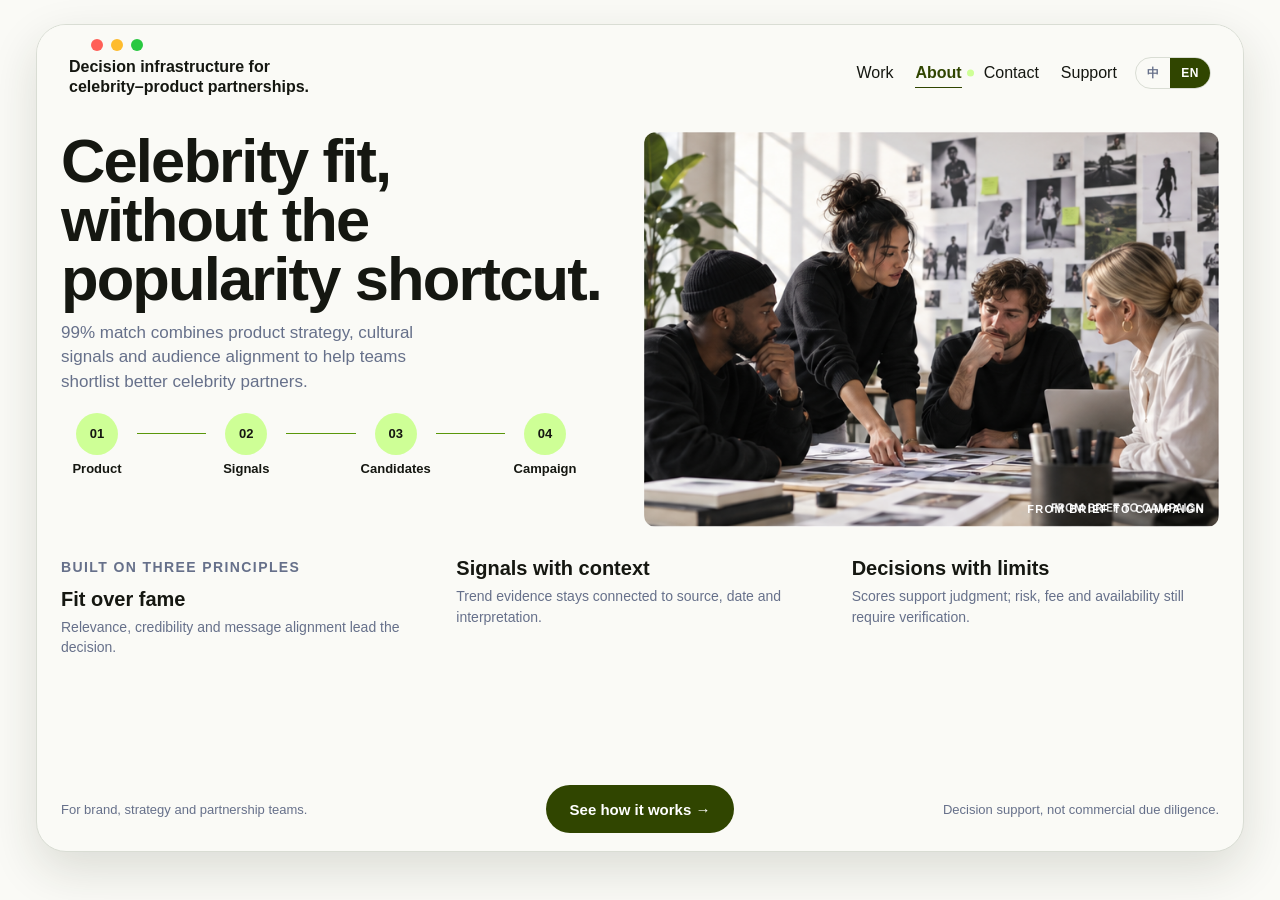
==== about.html @ eb06dcc6 "Publish the bilingual 99% match demo to GitHub Pages. Keep public routes working on github.io so the" ====
<!DOCTYPE html>
<html lang="en">
<head>
<meta charset="UTF-8">
<meta name="viewport" content="width=device-width, initial-scale=1.0">
<title>About · 99% match</title>
<script src="js/public-base.js"></script>
<link rel="stylesheet" href="css/tokens.css">
<link rel="stylesheet" href="css/shell.css">
<link rel="stylesheet" href="css/marketing.css">
</head>
<body data-page="about">
<div class="page">
  <div class="app-window" role="application" aria-label="99% match about">
    <header class="app-chrome marketing">
      <div class="traffic" aria-hidden="true">
        <span class="tl close"></span><span class="tl min"></span><span class="tl max"></span>
      </div>
      <div class="marketing-head">
        <p class="chrome-kicker" data-i18n="about.kicker">Decision infrastructure for celebrity–product partnerships.</p>
        <div class="mnav-row">
          <nav class="mnav" aria-label="Primary">
            <a href="work.html" data-nav="work" data-i18n="nav.work">Work</a>
            <a href="about.html" data-nav="about" data-i18n="nav.about">About</a>
            <a href="contact.html" data-nav="contact" data-i18n="nav.contact">Contact</a>
            <a href="support.html" data-nav="support" data-i18n="nav.support">Support</a>
          </nav>
          <div data-lang-switch></div>
        </div>
      </div>
    </header>
    <div class="market-body">
      <section class="about">
        <div class="about-hero">
          <div>
            <h1 data-i18n="about.h1">Celebrity fit, without the popularity shortcut.</h1>
            <p class="lede" data-i18n="about.lede">99% match combines product strategy, cultural signals and audience alignment to help teams shortlist better celebrity partners.</p>
            <div class="steps" aria-label="Four-step process">
              <div class="step"><b>01</b><span data-i18n="about.step.product">Product</span></div>
              <div class="step-line" aria-hidden="true"></div>
              <div class="step"><b>02</b><span data-i18n="about.step.signals">Signals</span></div>
              <div class="step-line" aria-hidden="true"></div>
              <div class="step"><b>03</b><span data-i18n="about.step.candidates">Candidates</span></div>
              <div class="step-line" aria-hidden="true"></div>
              <div class="step"><b>04</b><span data-i18n="about.step.campaign">Campaign</span></div>
            </div>
          </div>
          <figure class="about-photo">
            <img class="media-cover" src="assets/about/about-team-workshop.png" width="702" height="483" data-i18n-alt="about.alt" alt="Team reviewing campaign materials around a table">
            <figcaption data-i18n="about.caption">From brief to campaign</figcaption>
          </figure>
        </div>
        <div class="principles">
          <div>
            <p class="eyebrow" data-i18n="about.eyebrow">Built on three principles</p>
            <h2 data-i18n="about.p1.h">Fit over fame</h2>
            <p data-i18n="about.p1">Relevance, credibility and message alignment lead the decision.</p>
          </div>
          <div>
            <h2 data-i18n="about.p2.h">Signals with context</h2>
            <p data-i18n="about.p2">Trend evidence stays connected to source, date and interpretation.</p>
          </div>
          <div>
            <h2 data-i18n="about.p3.h">Decisions with limits</h2>
            <p data-i18n="about.p3">Scores support judgment; risk, fee and availability still require verification.</p>
          </div>
        </div>
        <div class="about-foot">
          <span data-i18n="about.for">For brand, strategy and partnership teams.</span>
          <a class="btn-primary" href="work.html" data-i18n="about.cta">See how it works →</a>
          <span class="right" data-i18n="about.disclaimer">Decision support, not commercial due diligence.</span>
        </div>
      </section>
    </div>
  </div>
</div>
<script src="js/i18n.js"></script>
<script src="js/nav.js"></script>
</body>
</html>
---- css/tokens.css ----
/* 99% match design tokens — spec §3. Do not add extra brand colors. */
:root {
  --olive-900: #304500;
  --olive-700: #476D00;
  --leaf-600: #5A970B;
  --lime-300: #CEFF96;
  --lime-100: #ECFFD7;
  --warm-white: #FAFAF6;
  --white: #FFFFFF;
  --ink: #151711;
  --slate: #66708A;
  --muted: #8C9387;
  --border: #D9DDD4;
  --track: #E6E9E3;
  --warning-bg: #FFF1CD;
  --warning: #B67713;
  --risk: #B84B4B;
  --traffic-close: #FF5F57;
  --traffic-min: #FEBC2E;
  --traffic-max: #28C840;

  --font: Helvetica, "Helvetica Neue", Arial, sans-serif;
  --window-width: 1464px;
  --window-height: 952px;
  --window-radius: 30px;
  --chrome-height: 40px;
  --sidebar-width: 268px;
  --rail-width: 452px;
  --drawer-width: 400px;
  --space-page: 36px;
  --shadow-window: 0 18px 48px rgba(35, 45, 20, 0.14);

  --btn-height: 48px;
  --field-height: 48px;
  --chip-height: 34px;
  --sidebar-row: 60px;
  --radius-btn: 12px;
  --radius-field: 9px;
  --radius-card: 16px;
  --radius-chip: 999px;
}

html, body {
  margin: 0;
  padding: 0;
  min-height: 100%;
}
---- css/shell.css ----
/* Shared macOS window shell + primitives. Visual source: cursor-handoff-assets. */

*, *::before, *::after { box-sizing: border-box; }

html, body {
  font-family: var(--font);
  background: var(--warm-white);
  color: var(--ink);
  min-width: 1180px;
}

body { min-height: 100vh; }

img {
  max-width: 100%;
  display: block;
}

.media-cover {
  width: 100%;
  height: 100%;
  object-fit: cover;
  object-position: center;
}

.media-contain {
  width: 100%;
  height: 100%;
  object-fit: contain;
  object-position: center;
}

:focus-visible {
  outline: 2px solid var(--olive-900);
  outline-offset: 2px;
}

.page {
  min-height: 100vh;
  display: flex;
  justify-content: center;
  align-items: flex-start;
  padding: var(--space-page);
  background: var(--warm-white);
}

.app-window {
  width: var(--window-width);
  height: var(--window-height);
  max-width: calc(100vw - 72px);
  max-height: calc(100vh - 72px);
  border-radius: var(--window-radius);
  background: var(--warm-white);
  box-shadow: var(--shadow-window);
  border: 1px solid var(--border);
  overflow: hidden;
  display: flex;
  flex-direction: column;
}

.app-chrome {
  height: var(--chrome-height);
  flex: 0 0 var(--chrome-height);
  display: grid;
  grid-template-columns: auto 1fr auto;
  align-items: center;
  padding: 0 18px 0 0;
  border-bottom: 1px solid var(--border);
  background: var(--white);
}

.chrome-left {
  display: flex;
  align-items: center;
  gap: 10px;
}

.traffic {
  display: flex;
  align-items: center;
  gap: 8px;
  padding-left: 22px;
}

.hist-nav {
  display: flex;
  align-items: center;
  gap: 2px;
}

.hist-btn {
  width: 32px;
  height: 32px;
  margin: 0;
  padding: 0;
  border: 0;
  border-radius: 8px;
  background: transparent;
  color: var(--ink);
  display: grid;
  place-items: center;
  cursor: pointer;
}

.hist-btn svg {
  width: 18px;
  height: 18px;
  fill: none;
  stroke: currentColor;
  stroke-width: 2.1;
  stroke-linecap: round;
  stroke-linejoin: round;
}

.hist-btn:hover:not(:disabled) {
  background: var(--track);
}

.hist-btn:disabled {
  opacity: 0.28;
  cursor: default;
}

.tl {
  width: 12px;
  height: 12px;
  border-radius: 50%;
  display: block;
}
.tl.close { background: var(--traffic-close); }
.tl.min { background: var(--traffic-min); }
.tl.max { background: var(--traffic-max); }

.chrome-brand {
  display: flex;
  align-items: baseline;
  gap: 12px;
  min-width: 0;
}

.wordmark {
  font-size: 18px;
  font-weight: 700;
  letter-spacing: -0.02em;
  color: var(--ink);
  white-space: nowrap;
}

a.wordmark {
  text-decoration: none;
}

.chrome-sub {
  font-size: 13px;
  color: var(--slate);
  white-space: nowrap;
  overflow: hidden;
  text-overflow: ellipsis;
}

.chrome-actions {
  display: flex;
  align-items: center;
  gap: 10px;
}

.lang-switch {
  display: inline-flex;
  height: 32px;
  border: 1px solid var(--border);
  border-radius: 999px;
  overflow: hidden;
  flex-shrink: 0;
}
.lang-switch button {
  margin: 0;
  border: 0;
  background: transparent;
  padding: 0 11px;
  font-family: inherit;
  font-size: 12px;
  font-weight: 700;
  letter-spacing: 0.04em;
  color: var(--slate);
  cursor: pointer;
}
.lang-switch button[aria-pressed="true"] {
  background: var(--olive-900);
  color: var(--white);
}
.app-body.campaign-mode .lang-switch,
.app-body.candidate-mode .lang-switch {
  border-color: rgba(255,255,255,.28);
}

.avatar,
.avatar-btn {
  width: 32px;
  height: 32px;
  border-radius: 50%;
  background: var(--track);
  color: var(--ink);
  font-size: 13px;
  font-weight: 600;
  display: grid;
  place-items: center;
  border: 0;
  padding: 0;
  font-family: inherit;
  cursor: pointer;
}

.mode-badge {
  height: 28px;
  padding: 0 10px;
  border-radius: 999px;
  background: var(--lime-300);
  color: var(--olive-900);
  font-size: 11px;
  font-weight: 700;
  letter-spacing: 0.06em;
  display: inline-flex;
  align-items: center;
  white-space: nowrap;
}

.mode-badge.live {
  background: var(--olive-900);
  color: var(--white);
}

.account-wrap {
  position: relative;
}

.account-menu {
  position: absolute;
  right: 0;
  top: calc(100% + 8px);
  min-width: 180px;
  background: var(--white);
  border: 1px solid var(--border);
  border-radius: 12px;
  box-shadow: var(--shadow-window);
  padding: 6px;
  z-index: 40;
  display: flex;
  flex-direction: column;
}

.account-menu[hidden] { display: none; }

.account-menu a,
.account-menu button {
  display: block;
  width: 100%;
  text-align: left;
  border: 0;
  background: transparent;
  padding: 10px 12px;
  border-radius: 8px;
  font: 500 13px var(--font);
  color: var(--ink);
  text-decoration: none;
  cursor: pointer;
}

.account-menu a:hover,
.account-menu button:hover {
  background: var(--lime-100);
}

.app-body {
  flex: 1;
  min-height: 0;
  display: grid;
  grid-template-columns: var(--sidebar-width) 1fr;
  position: relative;
}

.app-left {
  min-width: 0;
  min-height: 0;
  display: flex;
  flex-direction: column;
}

.workflow {
  background: var(--warm-white);
  border-right: 1px solid var(--border);
  display: flex;
  flex-direction: column;
  padding: 22px 14px 18px;
  flex: 1;
  min-height: 0;
}

.workflow.dark {
  background: var(--olive-900);
  border-right: 0;
  color: var(--white);
}

.workflow-label {
  font-size: 11px;
  font-weight: 600;
  letter-spacing: 0.12em;
  text-transform: uppercase;
  color: var(--muted);
  padding: 0 10px 12px;
}

.workflow.dark .workflow-label { color: rgba(255,255,255,.55); }

.workflow nav {
  display: flex;
  flex-direction: column;
  gap: 6px;
}

.workflow nav button {
  height: var(--sidebar-row);
  border: 0;
  border-radius: 12px;
  background: transparent;
  color: var(--ink);
  font-family: inherit;
  font-size: 16px;
  font-weight: 500;
  display: flex;
  align-items: center;
  gap: 12px;
  padding: 0 12px;
  cursor: pointer;
  text-align: left;
  width: 100%;
}

.workflow nav button:hover { background: var(--lime-100); }
.workflow nav button:disabled,
.workflow nav button.locked {
  opacity: 0.4;
}
.workflow nav button:disabled {
  cursor: not-allowed;
}
.workflow nav button:disabled:hover { background: transparent; }
.workflow nav button.locked { cursor: pointer; }

.app-body.candidate-mode {
  grid-template-columns: var(--rail-width) 1fr;
}
.app-body.candidate-mode .workflow { display: none; }
.app-body.candidate-mode .app-main-scroll { padding: 16px 22px 14px; }
.workflow nav button.on {
  background: var(--lime-300);
  color: var(--ink);
  font-weight: 600;
}

.workflow.dark nav button { color: rgba(255,255,255,.86); }
.workflow.dark nav button:hover { background: rgba(206,255,150,.12); }
.workflow.dark nav button.on {
  background: var(--lime-300);
  color: var(--ink);
}

.wf-ico {
  width: 22px;
  height: 22px;
  flex: 0 0 22px;
  stroke: currentColor;
  fill: none;
  stroke-width: 1.75;
}

.workflow-foot {
  margin-top: auto;
  display: flex;
  align-items: center;
  gap: 8px;
  padding: 12px 10px 0;
  font-size: 13px;
  color: var(--slate);
}

.status-dot {
  width: 8px;
  height: 8px;
  border-radius: 50%;
  background: var(--leaf-600);
  flex: 0 0 8px;
}
.status-dot.off { background: var(--warning); }

.app-main {
  min-width: 0;
  min-height: 0;
  display: flex;
  flex-direction: column;
  background: var(--white);
}

.app-main-scroll {
  flex: 1;
  min-height: 0;
  overflow: auto;
  padding: 28px 40px 36px;
}

.app-status {
  flex: 0 0 40px;
  border-top: 1px solid var(--border);
  display: flex;
  align-items: center;
  justify-content: space-between;
  gap: 12px;
  padding: 0 24px;
  font-size: 12px;
  color: var(--slate);
  background: var(--warm-white);
}

.app-status a {
  color: var(--olive-700);
  text-decoration: none;
  font-weight: 500;
}
.app-status a:hover { text-decoration: underline; }

.data-tab {
  position: absolute;
  right: 0;
  top: 50%;
  transform: translate(50%, -50%) rotate(-90deg);
  transform-origin: center;
  height: 36px;
  padding: 0 16px;
  border: 1px solid var(--border);
  border-bottom: 0;
  border-radius: 10px 10px 0 0;
  background: var(--white);
  color: var(--slate);
  font-family: inherit;
  font-size: 12px;
  font-weight: 600;
  letter-spacing: 0.04em;
  cursor: pointer;
  z-index: 8;
}
.data-tab:hover { background: var(--lime-100); color: var(--ink); }
.app-body.drawer-open .data-tab {
  right: var(--drawer-width);
  color: var(--ink);
  z-index: 10;
}

.data-scrim {
  position: absolute;
  inset: 0 0 0 var(--sidebar-width);
  background: rgba(21, 23, 17, 0.18);
  z-index: 6;
  border: 0;
}
.app-body.candidate-mode .data-scrim { left: var(--rail-width); }
.app-body.drawer-open .data-scrim { right: var(--drawer-width); }
.data-scrim[hidden] { display: none !important; }

.data-drawer {
  position: absolute;
  top: 0;
  right: 0;
  bottom: 0;
  width: var(--drawer-width);
  background: var(--white);
  z-index: 7;
  box-shadow: -12px 0 32px rgba(21, 23, 17, 0.12);
  display: flex;
  flex-direction: column;
  min-height: 0;
}
.data-drawer[hidden] { display: none !important; }
.data-drawer-head {
  display: flex;
  justify-content: space-between;
  align-items: flex-start;
  gap: 12px;
  padding: 22px 22px 12px;
}
.data-drawer-head h2 {
  margin: 0;
  font-size: 13px;
  font-weight: 700;
  letter-spacing: 0.08em;
  text-transform: uppercase;
}
.data-drawer-head .sub {
  margin: 4px 0 0;
  font-size: 13px;
  color: var(--slate);
}
.data-drawer-head .close {
  width: 28px;
  height: 28px;
  border: 0;
  background: transparent;
  color: var(--ink);
  font-size: 20px;
  line-height: 1;
  cursor: pointer;
  border-radius: 8px;
}
.data-drawer-head .close:hover { background: var(--track); }
.data-drawer-body {
  flex: 1;
  min-height: 0;
  overflow: auto;
  padding: 0 22px 12px;
}
.da-group { margin-bottom: 16px; }
.da-kicker {
  display: flex;
  align-items: center;
  gap: 8px;
  font-size: 11px;
  font-weight: 700;
  letter-spacing: 0.08em;
  text-transform: uppercase;
  margin-bottom: 6px;
}
.da-kicker i {
  width: 8px;
  height: 8px;
  border-radius: 50%;
  flex-shrink: 0;
}
.da-obs .da-kicker { color: var(--leaf-600); }
.da-obs .da-kicker i { background: var(--leaf-600); }
.da-calc .da-kicker { color: var(--olive-900); }
.da-calc .da-kicker i { background: var(--olive-900); }
.da-model .da-kicker { color: var(--warning); }
.da-model .da-kicker i { background: var(--warning); }
.da-na .da-kicker { color: var(--risk); }
.da-na .da-kicker i { background: var(--risk); }
.da-group b { display: block; font-size: 15px; letter-spacing: -0.02em; line-height: 1.25; }
.da-group p, .da-group li {
  margin: 0;
  font-size: 13px;
  line-height: 1.4;
  color: var(--ink);
}
.da-group .meta { margin-top: 4px; font-size: 12px; color: var(--slate); }
.da-group ul { margin: 0; padding: 0; list-style: none; }
.da-assume {
  margin-top: 6px;
  padding-top: 14px;
  border-top: 1px solid var(--border);
}
.da-assume .da-kicker { color: var(--ink); letter-spacing: 0.06em; }
.da-assume li {
  display: flex;
  gap: 8px;
  margin-bottom: 6px;
  font-size: 13px;
}
.da-assume .tick {
  color: var(--leaf-600);
  font-weight: 700;
  flex-shrink: 0;
}
.da-edit {
  margin: 8px 0 0;
  display: grid;
  gap: 8px;
}
.da-edit label {
  display: grid;
  gap: 4px;
  font-size: 12px;
  color: var(--slate);
  font-weight: 600;
}
.da-edit .field, .da-edit input.field { height: 36px; }
.da-age {
  display: flex;
  align-items: center;
  gap: 6px;
}
.da-age input { width: 72px; }
.da-link {
  background: none;
  border: 0;
  padding: 0;
  font: inherit;
  font-size: 13px;
  font-weight: 600;
  color: var(--olive-700);
  cursor: pointer;
  text-decoration: underline;
}
.da-banner {
  margin: 0 0 12px;
  padding: 8px 10px;
  border-radius: 10px;
  background: var(--warning-bg);
  color: var(--warning);
  font-size: 12px;
}
.da-method {
  margin-top: 10px;
  padding: 10px 12px;
  border-radius: 12px;
  background: var(--warm-white);
  font-size: 12px;
  line-height: 1.45;
  color: var(--slate);
}
.da-method p { margin: 0 0 8px; }
.da-method p:last-child { margin: 0; }
.data-drawer-foot {
  display: flex;
  gap: 8px;
  padding: 12px 22px 20px;
  border-top: 1px solid var(--border);
}
.data-drawer-foot .btn-secondary,
.data-drawer-foot .btn-primary {
  flex: 1;
  height: 40px;
  padding: 0 10px;
  font-size: 13px;
  border-radius: 999px;
}
.data-drawer-foot .btn-download {
  background: var(--lime-300);
  color: var(--ink);
  border: 0;
}
.data-drawer-foot .btn-download:hover { background: var(--lime-100); }

.btn-primary,
.btn-secondary {
  height: var(--btn-height);
  border-radius: var(--radius-btn);
  padding: 0 24px;
  font-family: inherit;
  font-size: 15px;
  font-weight: 600;
  cursor: pointer;
  border: 0;
}

.btn-primary {
  background: var(--olive-900);
  color: var(--white);
}
.btn-primary:hover { background: var(--olive-700); }
.btn-primary:disabled {
  opacity: 0.45;
  cursor: not-allowed;
}

.btn-secondary {
  height: 36px;
  padding: 0 16px;
  background: transparent;
  color: var(--ink);
  border: 1px solid var(--border);
}
.btn-secondary:hover { background: var(--lime-100); }

.field,
.field-area {
  width: 100%;
  border: 1px solid var(--border);
  border-radius: var(--radius-field);
  background: var(--white);
  color: var(--ink);
  font-family: inherit;
  font-size: 15px;
  padding: 0 14px;
}
.field { height: var(--field-height); }
.field-area { min-height: 84px; padding: 12px 14px; resize: vertical; }

.chip {
  height: var(--chip-height);
  display: inline-flex;
  align-items: center;
  padding: 0 12px;
  border-radius: var(--radius-chip);
  background: var(--lime-100);
  color: var(--ink);
  font-size: 13px;
  font-weight: 500;
}

.ui-card {
  background: var(--white);
  border: 1px solid var(--border);
  border-radius: var(--radius-card);
  padding: 20px;
}

.eyebrow {
  font-size: 12px;
  font-weight: 600;
  letter-spacing: 0.1em;
  text-transform: uppercase;
  color: var(--olive-700);
}

.shell-note {
  font-size: 13px;
  color: var(--slate);
  background: var(--lime-100);
  border: 1px solid var(--border);
  border-radius: 12px;
  padding: 10px 14px;
  margin: 0 0 18px;
}

@media (max-width: 1535px) {
  .page { padding: 24px; }
  .app-main-scroll { padding: 24px 32px 28px; }
}

.sys-banner {
  margin: 0 0 14px;
  padding: 10px 14px;
  border-radius: 12px;
  font-size: 13px;
  line-height: 1.4;
}
.sys-banner p { margin: 0; }
.sys-banner.loading { background: var(--lime-100); color: var(--olive-900); }
.sys-banner.stale { background: var(--warning-bg); color: var(--warning); }
.sys-banner.error { background: var(--warning-bg); color: var(--risk); }
.sys-banner .da-link { margin-top: 6px; display: inline-block; }
.sys-state {
  padding: 48px 16px;
  text-align: center;
  color: var(--slate);
}
.sys-state h2 {
  margin: 0 0 8px;
  color: var(--ink);
  font-size: 22px;
}
.sys-state-inline {
  margin: 0;
  padding: 16px 4px;
  color: var(--slate);
  font-size: 13px;
}

@media (prefers-reduced-motion: reduce) {
  html { scroll-behavior: auto; }
  *, *::before, *::after {
    animation-duration: 0.01ms !important;
    animation-iteration-count: 1 !important;
    transition-duration: 0.01ms !important;
  }
}
---- css/marketing.css ----
/* Marketing routes: Opening, About, Contact, Support. Do not reuse Work sidebar. */

.app-chrome.marketing {
  position: relative;
  height: auto;
  flex: 0 0 auto;
  display: block;
  padding: 0 32px 8px;
  border-bottom: none;
  background: var(--warm-white);
}

.app-chrome.marketing .traffic {
  height: 40px;
}

.marketing-head {
  display: flex;
  justify-content: space-between;
  align-items: flex-start;
  gap: 32px;
  margin-top: -8px;
  padding-bottom: 4px;
}

.chrome-kicker {
  margin: 0;
  font-size: 16px;
  line-height: 1.28;
  font-weight: 700;
  color: var(--ink);
  max-width: 280px;
}

body[data-page="opening"] .chrome-kicker {
  font-size: 18px;
  max-width: 520px;
  line-height: 1.28;
}

.mnav-row {
  display: flex;
  align-items: center;
  gap: 18px;
  flex-shrink: 0;
}

.mnav {
  display: flex;
  align-items: center;
  gap: 22px;
}

.mnav a {
  position: relative;
  font-size: 16px;
  font-weight: 500;
  color: var(--ink);
  text-decoration: none;
  padding: 4px 0;
}

.mnav a:hover { color: var(--olive-700); }

.mnav a[aria-current="page"] {
  font-weight: 600;
  color: var(--olive-900);
}

.mnav a[aria-current="page"]::after {
  content: "";
  position: absolute;
  left: 0;
  right: 0;
  bottom: -2px;
  height: 1.5px;
  background: var(--olive-900);
}

.mnav a[aria-current="page"]::before {
  content: "";
  position: absolute;
  width: 7px;
  height: 7px;
  border-radius: 50%;
  background: var(--lime-300);
  right: -12px;
  top: 50%;
  transform: translateY(-50%);
}

.market-body {
  flex: 1;
  min-height: 0;
  overflow: auto;
  display: flex;
  flex-direction: column;
}

a.wordmark {
  text-decoration: none;
  color: inherit;
}

/* —— Opening —— */
.opening {
  flex: 1;
  display: flex;
  flex-direction: column;
  padding: 8px 32px 28px;
}

.opening-mark {
  margin: 18px 0 22px;
  text-align: center;
  font-size: clamp(88px, 9.2vw, 138px);
  font-weight: 700;
  line-height: 0.9;
  letter-spacing: -0.045em;
  color: var(--ink);
}

.opening-row {
  flex: 1;
  min-height: 0;
  display: grid;
  grid-template-columns: 1fr 1fr 1fr;
  gap: 11px;
}

.opening-row figure {
  margin: 0;
  min-height: 0;
  height: 100%;
  border-radius: 9px;
  overflow: hidden;
  background: var(--track);
}

.opening-row img {
  width: 100%;
  height: 100%;
  object-fit: cover;
  object-position: center;
}

/* —— About —— */
.about {
  padding: 22px 36px 18px;
  display: flex;
  flex-direction: column;
  gap: 22px;
  min-height: 100%;
}

.about-hero {
  display: grid;
  grid-template-columns: minmax(0, 1fr) minmax(0, 1.05fr);
  gap: 36px;
  align-items: start;
}

.about h1 {
  margin: 0 0 12px;
  font-size: clamp(52px, 4.8vw, 68px);
  font-weight: 700;
  line-height: 0.96;
  letter-spacing: -0.03em;
}

.about .lede {
  margin: 0;
  font-size: 17px;
  line-height: 1.45;
  color: var(--slate);
  max-width: 42ch;
}

.about-photo {
  position: relative;
  margin: 0;
  border-radius: 12px;
  overflow: hidden;
  aspect-ratio: 702 / 483;
  background: var(--track);
}

.about-photo img {
  width: 100%;
  height: 100%;
  object-fit: cover;
  object-position: center;
}

.about-photo figcaption {
  position: absolute;
  right: 14px;
  bottom: 12px;
  font-size: 11px;
  font-weight: 600;
  letter-spacing: 0.12em;
  text-transform: uppercase;
  color: #fff;
}

.steps {
  display: flex;
  align-items: center;
  gap: 0;
  max-width: 520px;
  margin-top: 18px;
}

.step {
  display: flex;
  flex-direction: column;
  align-items: center;
  gap: 6px;
  min-width: 72px;
}

.step b {
  width: 42px;
  height: 42px;
  border-radius: 50%;
  background: var(--lime-300);
  color: var(--ink);
  display: grid;
  place-items: center;
  font-size: 13px;
  font-weight: 700;
}

.step span {
  font-size: 13px;
  font-weight: 600;
}

.step-line {
  flex: 1;
  height: 1px;
  background: var(--leaf-600);
  margin: 0 4px 22px;
  min-width: 28px;
}

.principles {
  display: grid;
  grid-template-columns: 1fr 1fr 1fr;
  gap: 28px;
  padding-top: 8px;
}

.principles .eyebrow { margin: 0 0 10px; }

.principles h2 {
  margin: 0 0 6px;
  font-size: 20px;
  font-weight: 700;
}

.principles p {
  margin: 0;
  font-size: 14px;
  line-height: 1.45;
  color: var(--slate);
}

.about-foot {
  margin-top: auto;
  display: grid;
  grid-template-columns: 1fr auto 1fr;
  align-items: center;
  gap: 16px;
  padding-top: 8px;
  font-size: 13px;
  color: var(--slate);
}

.about-foot .btn-primary { text-decoration: none; display: inline-flex; align-items: center; }
.about-foot .right { text-align: right; }

/* —— Contact —— */
.contact {
  display: grid;
  grid-template-columns: 0.92fr 1.08fr;
  flex: 1;
  min-height: 0;
}

.contact-left {
  padding: 28px 36px 24px;
  border-right: 1px solid var(--border);
  display: flex;
  flex-direction: column;
}

.contact-left h1 {
  margin: 0 0 12px;
  font-size: clamp(48px, 4.4vw, 64px);
  font-weight: 700;
  line-height: 0.98;
  letter-spacing: -0.03em;
}

.contact-left .lede {
  margin: 0 0 22px;
  font-size: 17px;
  line-height: 1.45;
  color: var(--slate);
  max-width: 34ch;
}

.demo-block {
  border-top: 1px solid var(--border);
  border-bottom: 1px solid var(--border);
  padding: 16px 0;
  margin-top: auto;
}

.demo-block a {
  color: var(--ink);
  font-weight: 700;
  font-size: 20px;
  text-decoration: none;
}

.contact-topics {
  margin: 16px 0 0;
  font-size: 13px;
  color: var(--slate);
}

.contact-right {
  padding: 24px 36px 20px;
}

.form-row {
  display: grid;
  grid-template-columns: 1fr 1fr;
  gap: 12px;
  margin-bottom: 12px;
}

.form-row.one { grid-template-columns: 1fr; }

.form-field label,
.form-field > span {
  display: block;
  font-size: 13px;
  font-weight: 500;
  margin-bottom: 6px;
}

.stage-pills {
  display: flex;
  gap: 8px;
  flex-wrap: wrap;
}

.stage-pills label {
  margin: 0;
  height: 40px;
  padding: 0 16px;
  border: 1px solid var(--border);
  border-radius: 999px;
  display: inline-flex;
  align-items: center;
  cursor: pointer;
  font-size: 14px;
  font-weight: 500;
}

.stage-pills input { position: absolute; opacity: 0; pointer-events: none; }
.stage-pills label:has(input:checked) {
  background: var(--lime-300);
  border-color: var(--lime-300);
}

.consent {
  display: flex;
  gap: 8px;
  align-items: flex-start;
  font-size: 13px;
  color: var(--slate);
  margin: 14px 0 16px;
}

.form-actions {
  display: flex;
  align-items: center;
  gap: 16px;
}

.form-note { font-size: 12px; color: var(--muted); }

.form-success {
  display: none;
  margin-top: 12px;
  padding: 12px 14px;
  background: var(--lime-100);
  border-radius: 10px;
  font-size: 14px;
}

.form-success.show { display: block; }

.form-error {
  display: none;
  margin-top: 8px;
  color: var(--risk);
  font-size: 13px;
}
.form-error.show { display: block; }

.contact-banner {
  background: var(--lime-300);
  padding: 12px 36px;
  font-size: 14px;
  font-weight: 500;
}

/* —— Support —— */
.support {
  padding: 18px 32px 22px;
  display: flex;
  flex-direction: column;
  gap: 16px;
}

.support-hero {
  display: grid;
  grid-template-columns: 1fr 1fr;
  gap: 28px;
  align-items: end;
}

.support h1 {
  margin: 0 0 8px;
  font-size: clamp(48px, 4.6vw, 64px);
  font-weight: 700;
  line-height: 0.96;
  letter-spacing: -0.03em;
}

.support .lede {
  margin: 0 0 14px;
  color: var(--slate);
  font-size: 16px;
}

.search-bar {
  display: flex;
  gap: 8px;
  align-items: center;
}

.search-bar .field {
  flex: 1;
  border-radius: 999px;
}

.about-foot .btn-primary,
.contact .btn-primary,
.support .btn-primary,
.search-bar .btn-primary {
  border-radius: 999px;
}

.support-hero-img {
  margin: 0;
  aspect-ratio: 16 / 7.5;
  border-radius: 12px;
  overflow: hidden;
  background: var(--track);
}

.support-hero-img img {
  width: 100%;
  height: 100%;
  object-fit: cover;
  object-position: center;
}

.help-grid {
  display: grid;
  grid-template-columns: repeat(4, 1fr);
  gap: 10px;
}

.help-card {
  display: block;
  text-decoration: none;
  color: inherit;
  border: 1px solid var(--border);
  border-radius: 14px;
  padding: 14px 14px 16px;
  background: var(--white);
  min-height: 118px;
}

.help-card:hover { border-color: var(--olive-700); }

.help-ico {
  width: 36px;
  height: 36px;
  border-radius: 50%;
  background: var(--lime-300);
  display: grid;
  place-items: center;
  margin-bottom: 10px;
}

.help-ico svg {
  width: 18px;
  height: 18px;
  stroke: var(--olive-900);
  fill: none;
  stroke-width: 1.75;
}

.help-card h2 {
  margin: 0 0 4px;
  font-size: 15px;
  display: flex;
  justify-content: space-between;
  align-items: center;
}

.help-card p {
  margin: 0;
  font-size: 13px;
  color: var(--slate);
  line-height: 1.4;
}

.support-split {
  display: grid;
  grid-template-columns: 1.2fr 0.8fr;
  gap: 28px;
  align-items: start;
}

.faq details {
  border-bottom: 1px solid var(--border);
}

.faq summary {
  list-style: none;
  cursor: pointer;
  padding: 12px 0;
  font-weight: 600;
  font-size: 15px;
  display: flex;
  justify-content: space-between;
  align-items: center;
}

.faq summary::-webkit-details-marker { display: none; }
.faq summary::after { content: "▾"; font-weight: 400; color: var(--muted); }
.faq details[open] summary::after { content: "▴"; }

.faq details[open] {
  background: var(--lime-100);
  margin: 0 -12px;
  padding: 0 12px;
  border-radius: 10px;
  border-bottom: 0;
}

.faq p {
  margin: 0 0 12px;
  font-size: 14px;
  color: var(--slate);
  line-height: 1.45;
}

.stuck h2 {
  margin: 0 0 10px;
  font-size: 12px;
  letter-spacing: 0.1em;
  text-transform: uppercase;
  color: var(--olive-700);
}

.stuck .btn-primary { width: 100%; margin-top: 8px; }
.stuck .form-note { margin-top: 10px; color: var(--olive-700); }

@media (max-width: 1535px) {
  .opening { padding-left: 24px; padding-right: 24px; }
  .about, .contact-left, .contact-right, .support { padding-left: 24px; padding-right: 24px; }
}
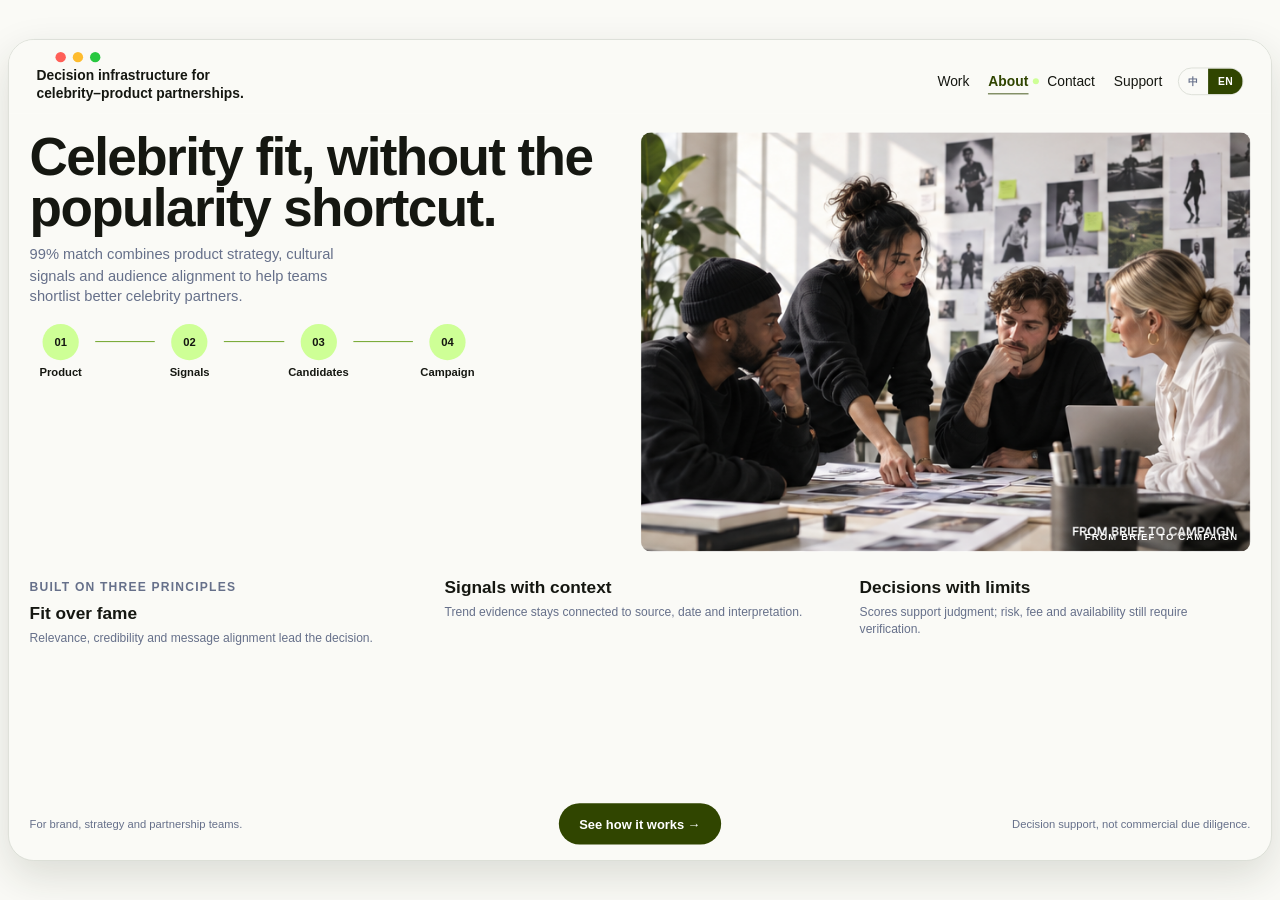
==== commit 174d5d51: "Scale the public site to fit small PPT and WPS windows. The 1464px shell was clipping the opening pa" ====
--- a/about.html
+++ b/about.html
@@ -4,10 +4,10 @@
 <meta charset="UTF-8">
 <meta name="viewport" content="width=device-width, initial-scale=1.0">
 <title>About · 99% match</title>
-<script src="js/public-base.js"></script>
-<link rel="stylesheet" href="css/tokens.css">
-<link rel="stylesheet" href="css/shell.css">
-<link rel="stylesheet" href="css/marketing.css">
+<script src="js/public-base.js?v=fit1"></script>
+<link rel="stylesheet" href="css/tokens.css?v=fit1">
+<link rel="stylesheet" href="css/shell.css?v=fit1">
+<link rel="stylesheet" href="css/marketing.css?v=fit1">
 </head>
 <body data-page="about">
 <div class="page">
@@ -20,7 +20,7 @@
         <p class="chrome-kicker" data-i18n="about.kicker">Decision infrastructure for celebrity–product partnerships.</p>
         <div class="mnav-row">
           <nav class="mnav" aria-label="Primary">
-            <a href="work.html" data-nav="work" data-i18n="nav.work">Work</a>
+            <a href="work.html?open=1" data-nav="work" data-i18n="nav.work">Work</a>
             <a href="about.html" data-nav="about" data-i18n="nav.about">About</a>
             <a href="contact.html" data-nav="contact" data-i18n="nav.contact">Contact</a>
             <a href="support.html" data-nav="support" data-i18n="nav.support">Support</a>
@@ -67,7 +67,7 @@
         </div>
         <div class="about-foot">
           <span data-i18n="about.for">For brand, strategy and partnership teams.</span>
-          <a class="btn-primary" href="work.html" data-i18n="about.cta">See how it works →</a>
+          <a class="btn-primary" href="work.html?open=1" data-i18n="about.cta">See how it works →</a>
           <span class="right" data-i18n="about.disclaimer">Decision support, not commercial due diligence.</span>
         </div>
       </section>
--- a/css/tokens.css
+++ b/css/tokens.css
@@ -29,6 +29,7 @@
   --drawer-width: 400px;
   --space-page: 36px;
   --shadow-window: 0 18px 48px rgba(35, 45, 20, 0.14);
+  --app-fit: min(1, (100vw - 16px) / 1464, (100vh - 16px) / 952);
 
   --btn-height: 48px;
   --field-height: 48px;
--- a/css/shell.css
+++ b/css/shell.css
@@ -6,10 +6,13 @@
   font-family: var(--font);
   background: var(--warm-white);
   color: var(--ink);
-  min-width: 1180px;
-}
-
-body { min-height: 100vh; }
+  min-width: 0;
+  width: 100%;
+  height: 100%;
+  overflow: hidden;
+}
+
+body { min-height: 100%; }
 
 img {
   max-width: 100%;
@@ -36,19 +39,22 @@
 }
 
 .page {
-  min-height: 100vh;
+  min-height: 100%;
+  height: 100%;
   display: flex;
   justify-content: center;
-  align-items: flex-start;
-  padding: var(--space-page);
+  align-items: center;
+  padding: 0;
+  overflow: hidden;
   background: var(--warm-white);
 }
 
 .app-window {
   width: var(--window-width);
   height: var(--window-height);
-  max-width: calc(100vw - 72px);
-  max-height: calc(100vh - 72px);
+  max-width: none;
+  max-height: none;
+  flex-shrink: 0;
   border-radius: var(--window-radius);
   background: var(--warm-white);
   box-shadow: var(--shadow-window);
@@ -56,6 +62,10 @@
   overflow: hidden;
   display: flex;
   flex-direction: column;
+  transform: scale(var(--app-fit));
+  transform-origin: center center;
+  margin: calc((var(--window-height) * var(--app-fit) - var(--window-height)) / 2)
+    calc((var(--window-width) * var(--app-fit) - var(--window-width)) / 2);
 }
 
 .app-chrome {
@@ -646,8 +656,26 @@
   font-family: inherit;
   font-size: 15px;
   font-weight: 600;
-  cursor: pointer;
-  border: 0;
+  line-height: 1;
+  cursor: pointer;
+  border: 0;
+}
+
+a.btn-primary,
+a.btn-secondary {
+  display: inline-flex;
+  align-items: center;
+  justify-content: center;
+  text-align: center;
+  text-decoration: none;
+  white-space: nowrap;
+  box-sizing: border-box;
+}
+a.btn-primary:hover,
+a.btn-secondary:hover,
+a.btn-primary:focus,
+a.btn-secondary:focus {
+  text-decoration: none;
 }
 
 .btn-primary {
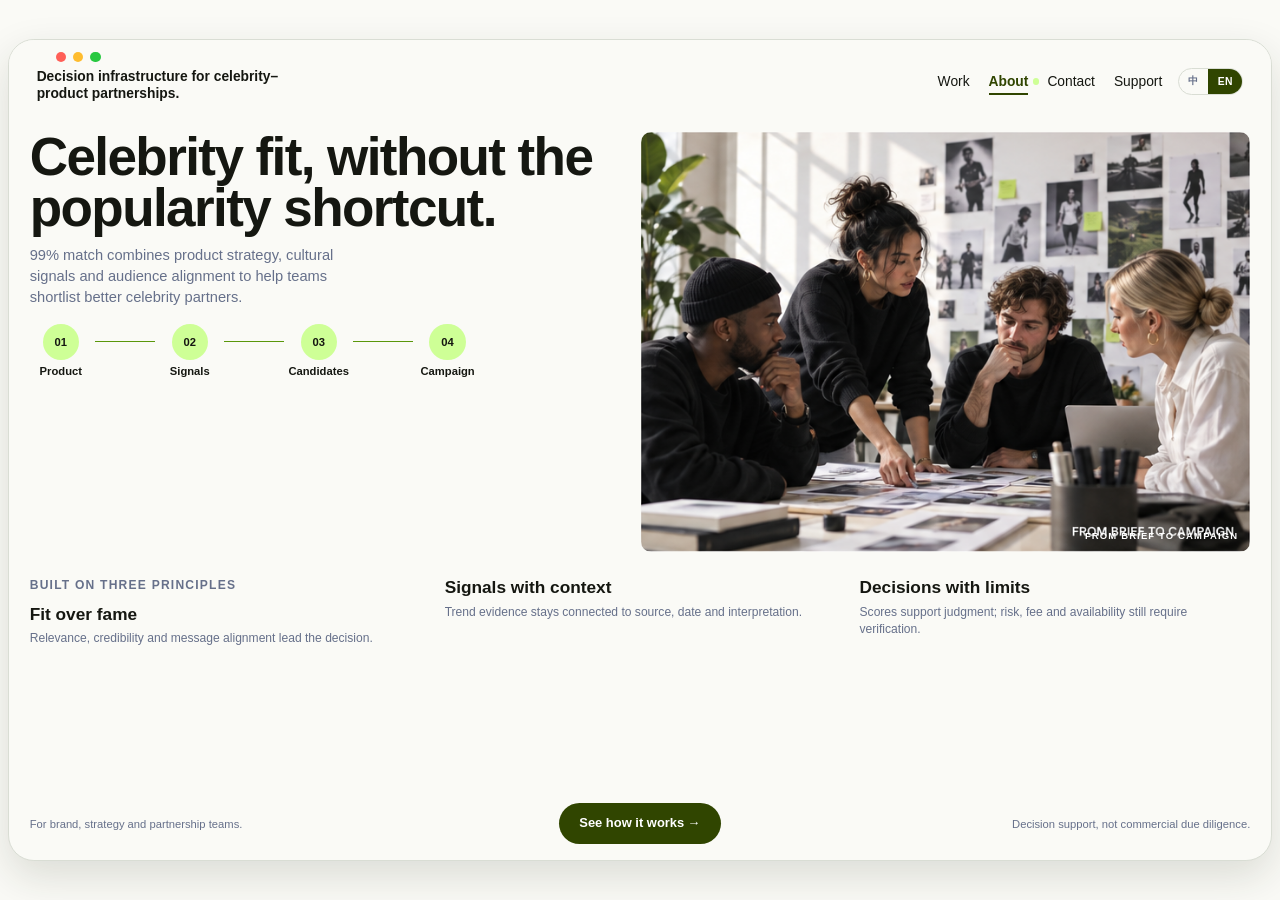
==== commit 86d2e7b7: "Make product-kind chips clickable from PPT/WPS windows. Replace transform scaling (which misses clic" ====
--- a/about.html
+++ b/about.html
@@ -4,10 +4,10 @@
 <meta charset="UTF-8">
 <meta name="viewport" content="width=device-width, initial-scale=1.0">
 <title>About · 99% match</title>
-<script src="js/public-base.js?v=fit1"></script>
-<link rel="stylesheet" href="css/tokens.css?v=fit1">
-<link rel="stylesheet" href="css/shell.css?v=fit1">
-<link rel="stylesheet" href="css/marketing.css?v=fit1">
+<script src="js/public-base.js?v=kind1"></script>
+<link rel="stylesheet" href="css/tokens.css?v=kind1">
+<link rel="stylesheet" href="css/shell.css?v=kind1">
+<link rel="stylesheet" href="css/marketing.css?v=kind1">
 </head>
 <body data-page="about">
 <div class="page">
--- a/css/shell.css
+++ b/css/shell.css
@@ -62,10 +62,8 @@
   overflow: hidden;
   display: flex;
   flex-direction: column;
-  transform: scale(var(--app-fit));
-  transform-origin: center center;
-  margin: calc((var(--window-height) * var(--app-fit) - var(--window-height)) / 2)
-    calc((var(--window-width) * var(--app-fit) - var(--window-width)) / 2);
+  zoom: var(--app-fit);
+  margin: 0;
 }
 
 .app-chrome {
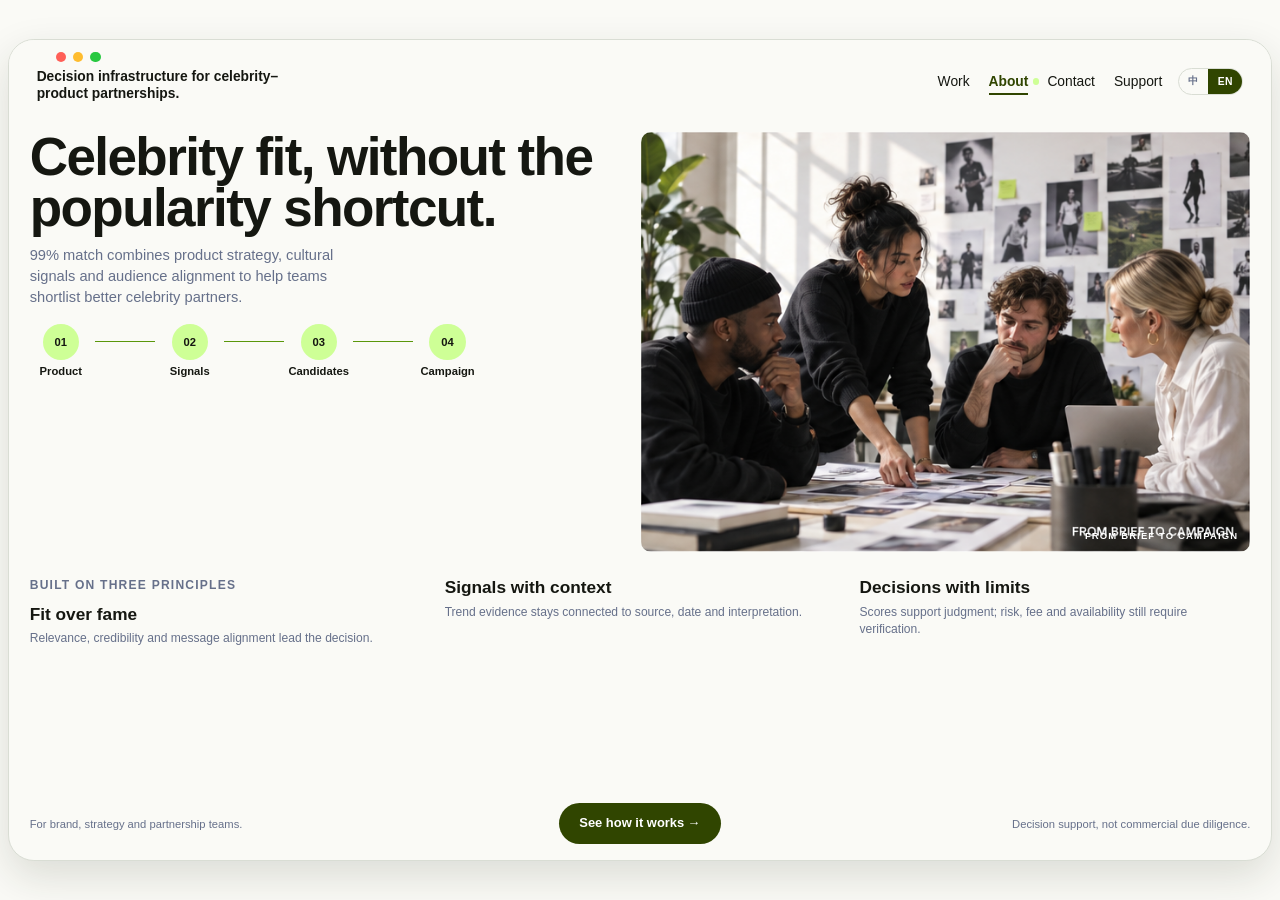
==== commit ebd3c0d4: "Tighten contact URL lockup and fill candidate rails. Stack the demo site address to match the page t" ====
--- a/about.html
+++ b/about.html
@@ -7,7 +7,7 @@
 <script src="js/public-base.js?v=kind1"></script>
 <link rel="stylesheet" href="css/tokens.css?v=kind1">
 <link rel="stylesheet" href="css/shell.css?v=kind1">
-<link rel="stylesheet" href="css/marketing.css?v=kind1">
+<link rel="stylesheet" href="css/marketing.css?v=rail2">
 </head>
 <body data-page="about">
 <div class="page">
--- a/css/marketing.css
+++ b/css/marketing.css
@@ -321,8 +321,36 @@
 .demo-block a {
   color: var(--ink);
   font-weight: 700;
-  font-size: 20px;
   text-decoration: none;
+}
+
+.demo-url {
+  margin: 4px 0 10px;
+  line-height: 0.92;
+}
+
+.demo-url-local {
+  display: block;
+  font-size: 13px;
+  font-weight: 700;
+  letter-spacing: 0.16em;
+  text-transform: uppercase;
+  color: var(--slate);
+  margin-bottom: 6px;
+}
+
+.demo-url-host {
+  display: block;
+  font-size: clamp(26px, 2.5vw, 34px);
+  font-weight: 700;
+  letter-spacing: -0.05em;
+  color: var(--ink);
+  word-break: keep-all;
+}
+
+.demo-url-host:hover,
+.demo-url-local:hover {
+  color: var(--olive-700);
 }
 
 .contact-topics {
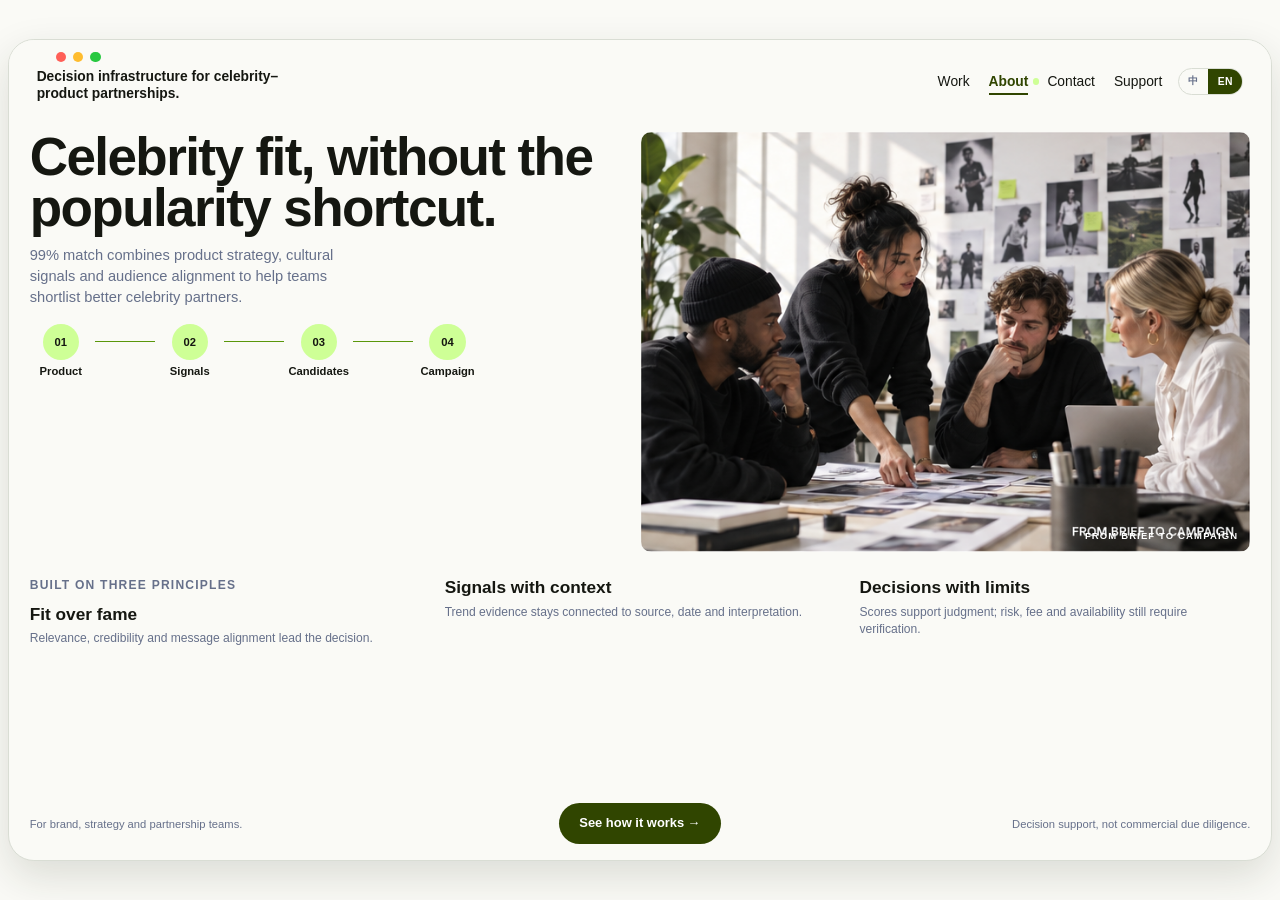
==== commit 576c3da4: "Fill the contact left column with a briefing illustration. Place the tablet photo in the leftover sp" ====
--- a/about.html
+++ b/about.html
@@ -7,7 +7,7 @@
 <script src="js/public-base.js?v=kind1"></script>
 <link rel="stylesheet" href="css/tokens.css?v=kind1">
 <link rel="stylesheet" href="css/shell.css?v=kind1">
-<link rel="stylesheet" href="css/marketing.css?v=rail2">
+<link rel="stylesheet" href="css/marketing.css?v=visual3">
 </head>
 <body data-page="about">
 <div class="page">
--- a/css/marketing.css
+++ b/css/marketing.css
@@ -289,33 +289,53 @@
 }
 
 .contact-left {
-  padding: 28px 36px 24px;
+  padding: 20px 32px 16px;
   border-right: 1px solid var(--border);
   display: flex;
   flex-direction: column;
+  min-height: 0;
 }
 
 .contact-left h1 {
-  margin: 0 0 12px;
-  font-size: clamp(48px, 4.4vw, 64px);
+  margin: 0 0 8px;
+  font-size: clamp(34px, 3.3vw, 48px);
   font-weight: 700;
   line-height: 0.98;
   letter-spacing: -0.03em;
 }
 
 .contact-left .lede {
-  margin: 0 0 22px;
-  font-size: 17px;
-  line-height: 1.45;
-  color: var(--slate);
-  max-width: 34ch;
+  margin: 0 0 12px;
+  font-size: 15px;
+  line-height: 1.4;
+  color: var(--slate);
+  max-width: 38ch;
+}
+
+.contact-visual {
+  position: relative;
+  margin: 0 0 12px;
+  flex: 1 1 0;
+  min-height: 168px;
+  border-radius: 16px;
+  overflow: hidden;
+  background: #c8d0c3;
+}
+
+.contact-visual img {
+  width: 100%;
+  height: 100%;
+  display: block;
+  object-fit: cover;
+  object-position: 40% 10%;
 }
 
 .demo-block {
   border-top: 1px solid var(--border);
   border-bottom: 1px solid var(--border);
-  padding: 16px 0;
-  margin-top: auto;
+  padding: 12px 0;
+  margin-top: 0;
+  flex-shrink: 0;
 }
 
 .demo-block a {
@@ -341,7 +361,7 @@
 
 .demo-url-host {
   display: block;
-  font-size: clamp(26px, 2.5vw, 34px);
+  font-size: clamp(22px, 2.1vw, 28px);
   font-weight: 700;
   letter-spacing: -0.05em;
   color: var(--ink);
@@ -354,9 +374,10 @@
 }
 
 .contact-topics {
-  margin: 16px 0 0;
-  font-size: 13px;
-  color: var(--slate);
+  margin: 10px 0 0;
+  font-size: 13px;
+  color: var(--slate);
+  flex-shrink: 0;
 }
 
 .contact-right {
